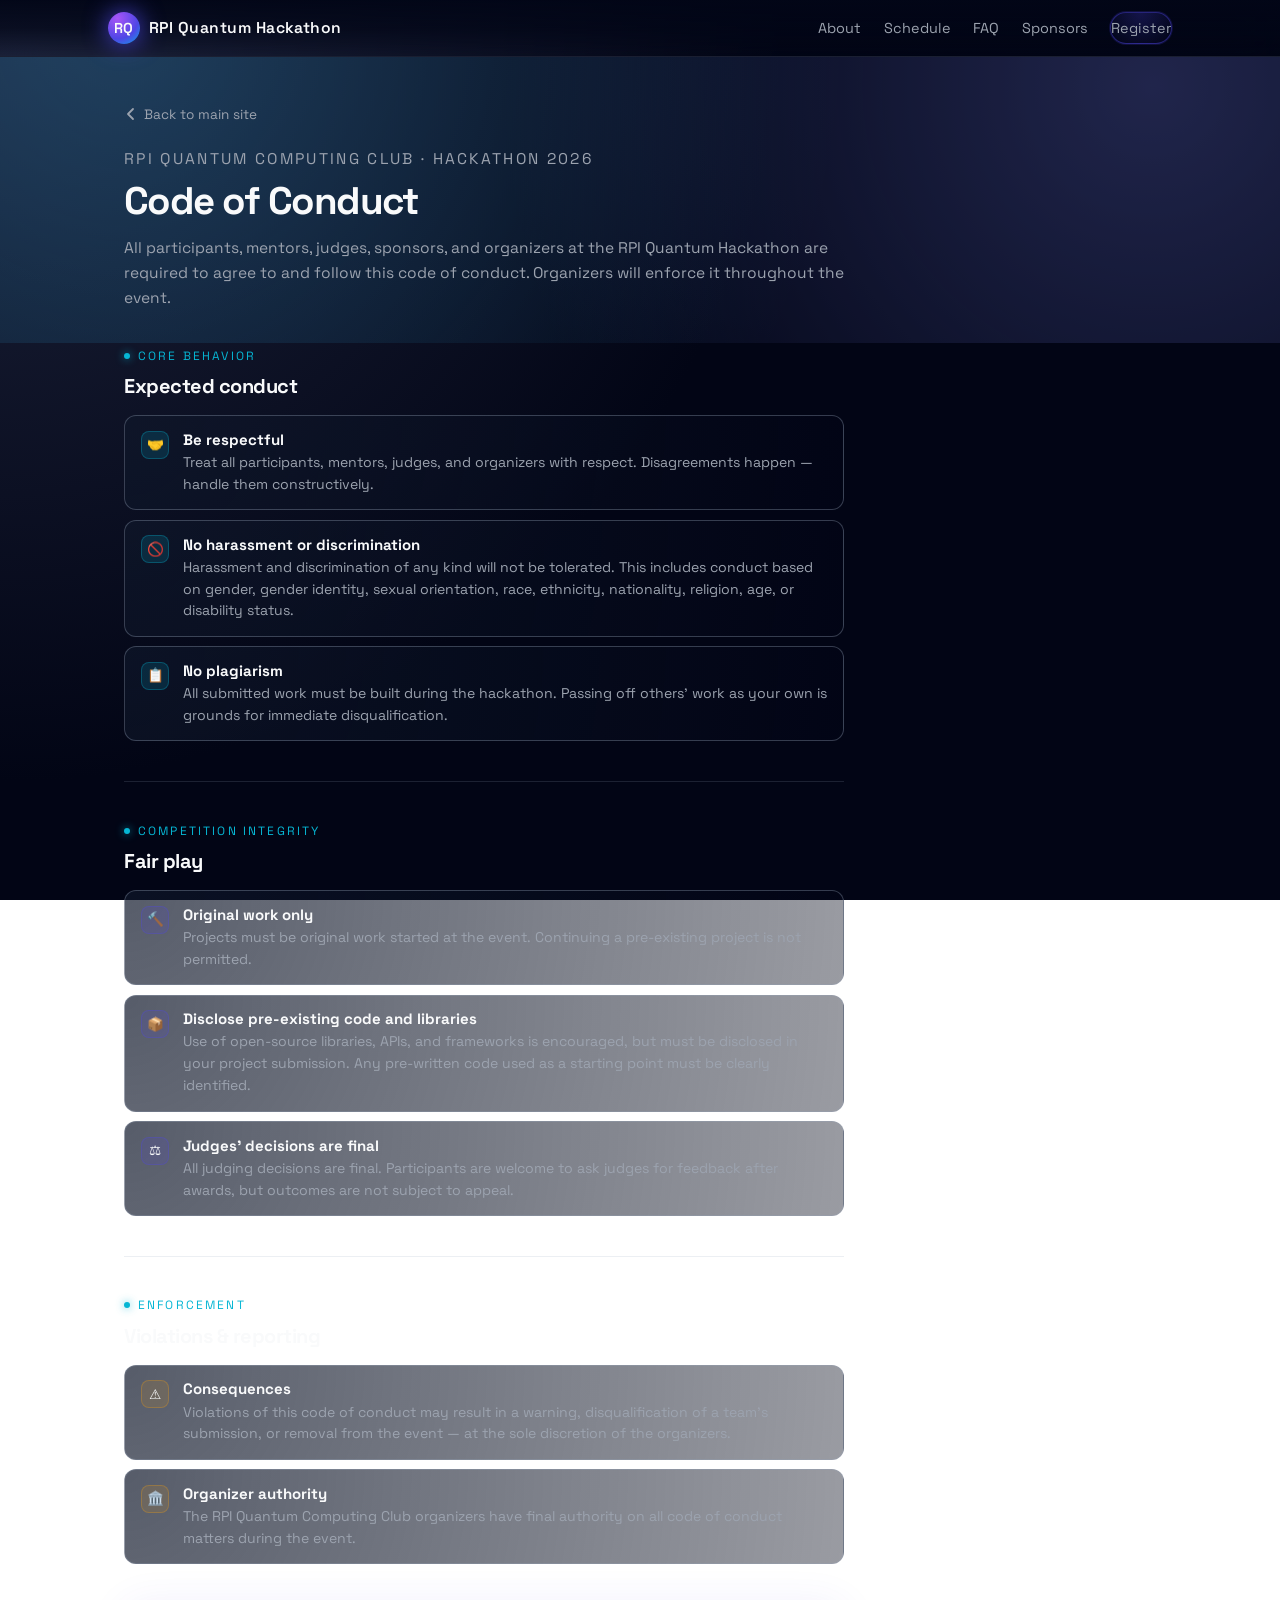
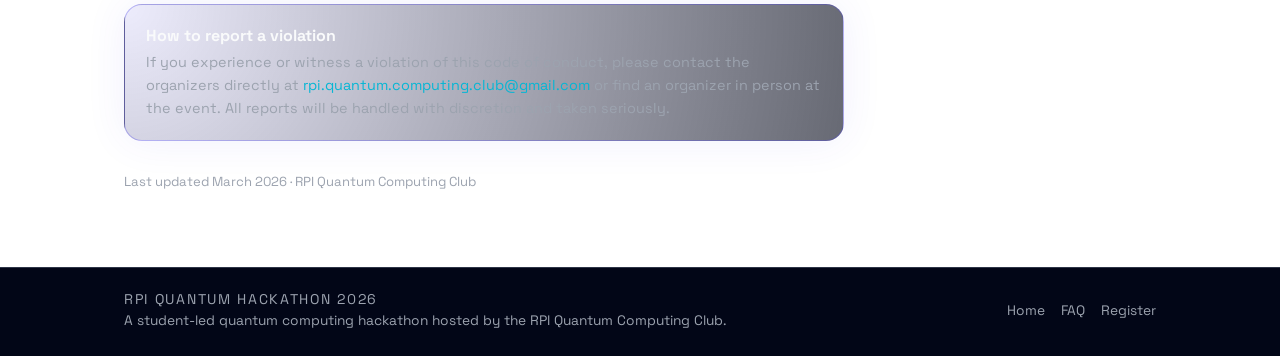
==== code-of-conduct.html @ b93d2ae5 "create github website" ====
<!DOCTYPE html>
<html lang="en">
  <head>
    <meta charset="UTF-8" />
    <meta name="viewport" content="width=device-width, initial-scale=1" />
    <title>Code of Conduct · RPI Quantum Hackathon 2026</title>
    <meta
      name="description"
      content="Code of Conduct for the RPI Quantum Hackathon 2026, hosted by the RPI Quantum Computing Club."
    />
    <link rel="stylesheet" href="styles.css" />
    <link rel="preconnect" href="https://fonts.googleapis.com" />
    <link rel="preconnect" href="https://fonts.gstatic.com" crossorigin />
    <link
      href="https://fonts.googleapis.com/css2?family=Space+Grotesk:wght@400;500;600;700&display=swap"
      rel="stylesheet"
    />
    <style>
      .coc-hero {
        padding: 3rem 0 2rem;
        position: relative;
        overflow: hidden;
      }

      .coc-hero .hero-gradient {
        position: absolute;
        inset: 0;
        background:
          radial-gradient(circle at 10% -10%, rgba(56, 189, 248, 0.35), transparent 60%),
          radial-gradient(circle at 90% 10%, rgba(129, 140, 248, 0.4), transparent 55%);
        opacity: 0.6;
        pointer-events: none;
      }

      .coc-hero-inner {
        position: relative;
        z-index: 1;
        max-width: 720px;
      }

      .coc-hero-inner h1 {
        font-size: clamp(2rem, 3vw, 2.8rem);
        letter-spacing: -0.04em;
        margin: 0.3rem 0 0.7rem;
      }

      .coc-hero-inner p {
        color: var(--text-muted);
        font-size: 0.97rem;
        line-height: 1.6;
        margin: 0;
      }

      .coc-back {
        display: inline-flex;
        align-items: center;
        gap: 0.4rem;
        font-size: 0.85rem;
        color: var(--text-muted);
        margin-bottom: 1.5rem;
        transition: color 0.15s ease;
      }

      .coc-back:hover {
        color: var(--text);
      }

      .coc-back svg {
        width: 14px;
        height: 14px;
      }

      .coc-body {
        padding: 0 0 4rem;
      }

      .coc-content {
        max-width: 720px;
      }

      .coc-section {
        margin-bottom: 2.5rem;
      }

      .coc-section-label {
        display: inline-flex;
        align-items: center;
        gap: 0.5rem;
        font-size: 0.75rem;
        text-transform: uppercase;
        letter-spacing: 0.18em;
        color: var(--accent-2);
        margin-bottom: 0.6rem;
      }

      .coc-section-label .label-dot {
        width: 6px;
        height: 6px;
        border-radius: 50%;
        background: var(--accent-2);
        box-shadow: 0 0 8px rgba(6, 182, 212, 0.8);
      }

      .coc-section h2 {
        font-size: 1.25rem;
        letter-spacing: -0.025em;
        margin: 0 0 1rem;
      }

      .coc-rule {
        display: flex;
        gap: 0.85rem;
        align-items: flex-start;
        padding: 0.85rem 1rem;
        border-radius: 12px;
        border: 1px solid var(--border-subtle);
        background: radial-gradient(circle at top left, rgba(15, 23, 42, 0.7), rgba(2, 6, 23, 0.4));
        margin-bottom: 0.6rem;
        transition: border-color 0.15s ease;
      }

      .coc-rule:hover {
        border-color: rgba(148, 163, 184, 0.55);
      }

      .coc-rule-icon {
        flex-shrink: 0;
        width: 28px;
        height: 28px;
        border-radius: 8px;
        display: flex;
        align-items: center;
        justify-content: center;
        font-size: 0.85rem;
        margin-top: 0.05rem;
      }

      .icon-blue {
        background: rgba(6, 182, 212, 0.15);
        border: 1px solid rgba(6, 182, 212, 0.3);
      }

      .icon-purple {
        background: rgba(79, 70, 229, 0.15);
        border: 1px solid rgba(79, 70, 229, 0.3);
      }

      .icon-amber {
        background: rgba(245, 158, 11, 0.12);
        border: 1px solid rgba(245, 158, 11, 0.28);
      }

      .coc-rule-text {
        flex: 1;
      }

      .coc-rule-text strong {
        display: block;
        font-size: 0.94rem;
        margin-bottom: 0.2rem;
      }

      .coc-rule-text p {
        margin: 0;
        font-size: 0.88rem;
        color: var(--text-muted);
        line-height: 1.55;
      }

      .coc-divider {
        height: 1px;
        background: var(--border-subtle);
        margin: 2.2rem 0;
        opacity: 0.5;
      }

      .coc-report {
        padding: 1.2rem 1.3rem;
        border-radius: var(--card-radius);
        border: 1px solid rgba(79, 70, 229, 0.35);
        background: radial-gradient(circle at top left, rgba(79, 70, 229, 0.1), rgba(2, 6, 23, 0.6));
        box-shadow: 0 0 40px rgba(79, 70, 229, 0.08);
      }

      .coc-report h3 {
        font-size: 1rem;
        margin: 0 0 0.35rem;
      }

      .coc-report p {
        margin: 0;
        font-size: 0.9rem;
        color: var(--text-muted);
        line-height: 1.6;
      }

      .coc-report a {
        color: var(--accent-2);
      }

      .coc-report a:hover {
        text-decoration: underline;
      }

      .coc-meta {
        margin-top: 2rem;
        font-size: 0.82rem;
        color: var(--text-muted);
      }
    </style>
  </head>
  <body>
    <header class="site-header" id="top">
      <div class="container header-inner">
        <div class="logo">
          <span class="logo-mark">RQ</span>
          <span class="logo-text">RPI Quantum Hackathon</span>
        </div>
        <nav class="nav">
          <a href="index.html#about">About</a>
          <a href="index.html#schedule">Schedule</a>
          <a href="index.html#faq">FAQ</a>
          <a href="index.html#sponsors">Sponsors</a>
          <a href="index.html#apply" class="nav-cta">Register</a>
        </nav>
        <button class="nav-toggle" aria-label="Toggle navigation">
          <span></span>
          <span></span>
        </button>
      </div>
    </header>

    <main>
      <section class="coc-hero">
        <div class="hero-gradient"></div>
        <div class="container">
          <div class="coc-hero-inner">
            <a href="index.html" class="coc-back">
              <svg viewBox="0 0 14 14" fill="none" stroke="currentColor" stroke-width="1.8" stroke-linecap="round" stroke-linejoin="round">
                <path d="M9 2L4 7l5 5"/>
              </svg>
              Back to main site
            </a>
            <p class="eyebrow">RPI Quantum Computing Club · Hackathon 2026</p>
            <h1>Code of Conduct</h1>
            <p>
              All participants, mentors, judges, sponsors, and organizers at the
              RPI Quantum Hackathon are required to agree to and follow this
              code of conduct. Organizers will enforce it throughout the event.
            </p>
          </div>
        </div>
      </section>

      <section class="coc-body">
        <div class="container">
          <div class="coc-content">

            <!-- Core Behavior -->
            <div class="coc-section">
              <div class="coc-section-label">
                <span class="label-dot"></span>
                Core Behavior
              </div>
              <h2>Expected conduct</h2>

              <div class="coc-rule">
                <div class="coc-rule-icon icon-blue">🤝</div>
                <div class="coc-rule-text">
                  <strong>Be respectful</strong>
                  <p>Treat all participants, mentors, judges, and organizers with respect. Disagreements happen — handle them constructively.</p>
                </div>
              </div>

              <div class="coc-rule">
                <div class="coc-rule-icon icon-blue">🚫</div>
                <div class="coc-rule-text">
                  <strong>No harassment or discrimination</strong>
                  <p>Harassment and discrimination of any kind will not be tolerated. This includes conduct based on gender, gender identity, sexual orientation, race, ethnicity, nationality, religion, age, or disability status.</p>
                </div>
              </div>

              <div class="coc-rule">
                <div class="coc-rule-icon icon-blue">📋</div>
                <div class="coc-rule-text">
                  <strong>No plagiarism</strong>
                  <p>All submitted work must be built during the hackathon. Passing off others' work as your own is grounds for immediate disqualification.</p>
                </div>
              </div>
            </div>

            <div class="coc-divider"></div>

            <!-- Competition Integrity -->
            <div class="coc-section">
              <div class="coc-section-label">
                <span class="label-dot"></span>
                Competition Integrity
              </div>
              <h2>Fair play</h2>

              <div class="coc-rule">
                <div class="coc-rule-icon icon-purple">🔨</div>
                <div class="coc-rule-text">
                  <strong>Original work only</strong>
                  <p>Projects must be original work started at the event. Continuing a pre-existing project is not permitted.</p>
                </div>
              </div>

              <div class="coc-rule">
                <div class="coc-rule-icon icon-purple">📦</div>
                <div class="coc-rule-text">
                  <strong>Disclose pre-existing code and libraries</strong>
                  <p>Use of open-source libraries, APIs, and frameworks is encouraged, but must be disclosed in your project submission. Any pre-written code used as a starting point must be clearly identified.</p>
                </div>
              </div>

              <div class="coc-rule">
                <div class="coc-rule-icon icon-purple">⚖️</div>
                <div class="coc-rule-text">
                  <strong>Judges' decisions are final</strong>
                  <p>All judging decisions are final. Participants are welcome to ask judges for feedback after awards, but outcomes are not subject to appeal.</p>
                </div>
              </div>
            </div>

            <div class="coc-divider"></div>

            <!-- Enforcement -->
            <div class="coc-section">
              <div class="coc-section-label">
                <span class="label-dot"></span>
                Enforcement
              </div>
              <h2>Violations & reporting</h2>

              <div class="coc-rule">
                <div class="coc-rule-icon icon-amber">⚠️</div>
                <div class="coc-rule-text">
                  <strong>Consequences</strong>
                  <p>Violations of this code of conduct may result in a warning, disqualification of a team's submission, or removal from the event — at the sole discretion of the organizers.</p>
                </div>
              </div>

              <div class="coc-rule">
                <div class="coc-rule-icon icon-amber">🏛️</div>
                <div class="coc-rule-text">
                  <strong>Organizer authority</strong>
                  <p>The RPI Quantum Computing Club organizers have final authority on all code of conduct matters during the event.</p>
                </div>
              </div>
            </div>

            <!-- Report box -->
            <div class="coc-report">
              <h3>How to report a violation</h3>
              <p>
                If you experience or witness a violation of this code of conduct,
                please contact the organizers directly at
                <a href="mailto:rpi.quantum.computing.club@gmail.com">rpi.quantum.computing.club@gmail.com</a>
                or find an organizer in person at the event. All reports will be
                handled with discretion and taken seriously.
              </p>
            </div>

            <p class="coc-meta">Last updated March 2026 · RPI Quantum Computing Club</p>
          </div>
        </div>
      </section>
    </main>

    <footer class="site-footer">
      <div class="container footer-inner">
        <div>
          <p class="footer-title">RPI Quantum Hackathon 2026</p>
          <p class="footer-text">
            A student-led quantum computing hackathon hosted by the RPI Quantum
            Computing Club.
          </p>
        </div>
        <div class="footer-links">
          <a href="index.html">Home</a>
          <a href="index.html#faq">FAQ</a>
          <a href="index.html#apply">Register</a>
        </div>
      </div>
    </footer>

    <script src="script.js"></script>
  </body>
</html>
---- styles.css ----
:root {
  --bg: #020515;
  --bg-alt: #050821;
  --bg-elevated: #090d2b;
  --accent: #4f46e5;
  --accent-soft: rgba(79, 70, 229, 0.18);
  --accent-2: #06b6d4;
  --accent-2-soft: rgba(6, 182, 212, 0.14);
  --text: #f9fafb;
  --text-muted: #9ca3af;
  --border-subtle: rgba(148, 163, 184, 0.35);
  --card-radius: 18px;
  --shadow-soft: 0 24px 80px rgba(15, 23, 42, 0.7);
}

*,
*::before,
*::after {
  box-sizing: border-box;
}

html,
body {
  margin: 0;
  padding: 0;
  height: 100%;
}

body {
  font-family: "Space Grotesk", system-ui, -apple-system, BlinkMacSystemFont,
    "Segoe UI", sans-serif;
  background: radial-gradient(circle at top left, #1d233b 0, #020515 50%)
    fixed;
  color: var(--text);
  -webkit-font-smoothing: antialiased;
}

a {
  color: inherit;
  text-decoration: none;
}

img {
  max-width: 100%;
  display: block;
}

.container {
  width: 100%;
  max-width: 1080px;
  margin: 0 auto;
  padding: 0 1.5rem;
}

.site-header {
  position: sticky;
  top: 0;
  z-index: 40;
  backdrop-filter: blur(20px);
  background: linear-gradient(
    to bottom,
    rgba(2, 6, 23, 0.95),
    rgba(2, 6, 23, 0.7),
    transparent
  );
  border-bottom: 1px solid rgba(148, 163, 184, 0.16);
}

.header-inner {
  display: flex;
  align-items: center;
  justify-content: space-between;
  padding: 0.75rem 0.5rem;
}

.logo {
  display: flex;
  align-items: center;
  gap: 0.55rem;
  font-weight: 600;
  letter-spacing: 0.03em;
}

.logo-mark {
  width: 32px;
  height: 32px;
  border-radius: 999px;
  background: radial-gradient(circle at 30% 20%, #a855f7, #4f46e5 60%, #0ea5e9);
  display: inline-flex;
  align-items: center;
  justify-content: center;
  font-size: 0.9rem;
  box-shadow: 0 0 24px rgba(79, 70, 229, 0.9);
}

.logo-text {
  font-size: 0.98rem;
}

.logo-img {
  height: 50px;
  width: auto;
  display: block;
}

.nav {
  display: flex;
  align-items: center;
  gap: 1.4rem;
  font-size: 0.9rem;
}

.nav a {
  color: var(--text-muted);
  padding: 0.35rem 0;
  position: relative;
  transition: color 0.18s ease;
}

.nav a::after {
  content: "";
  position: absolute;
  left: 0;
  bottom: 0;
  width: 0;
  height: 2px;
  border-radius: 999px;
  background: linear-gradient(to right, var(--accent), var(--accent-2));
  transition: width 0.2s ease;
}

.nav a:hover {
  color: var(--text);
}

.nav a:hover::after {
  width: 100%;
}

.nav-cta {
  padding: 0.45rem 0.9rem;
  border-radius: 999px;
  border: 1px solid rgba(79, 70, 229, 0.45);
  box-shadow: 0 0 0 1px rgba(79, 70, 229, 0.18);
  background: radial-gradient(circle at top, rgba(79, 70, 229, 0.25), transparent);
  color: var(--text);
}

.nav-toggle {
  display: none;
  flex-direction: column;
  justify-content: center;
  gap: 5px;
  width: 34px;
  height: 34px;
  border-radius: 999px;
  border: 1px solid rgba(148, 163, 184, 0.4);
  background: rgba(15, 23, 42, 0.85);
  cursor: pointer;
}

.nav-toggle span {
  display: block;
  width: 16px;
  height: 2px;
  background: var(--text);
  border-radius: 999px;
  margin: 0 auto;
}

.hero {
  position: relative;
  overflow: hidden;
  padding: 3.5rem 0 3rem;
}

.hero-gradient {
  position: absolute;
  inset: 0;
  background:
    radial-gradient(circle at 10% -10%, rgba(56, 189, 248, 0.5), transparent 60%),
    radial-gradient(circle at 90% 10%, rgba(129, 140, 248, 0.55), transparent 55%),
    radial-gradient(circle at 50% 90%, rgba(236, 72, 153, 0.36), transparent 55%);
  opacity: 0.65;
  pointer-events: none;
}

.hero-inner {
  position: relative;
  z-index: 1;
  display: grid;
  grid-template-columns: minmax(0, 1.5fr) minmax(0, 1.2fr);
  gap: 3.25rem;
  align-items: center;
}

.hero-copy h1 {
  font-size: clamp(2.4rem, 3.4vw, 3.1rem);
  letter-spacing: -0.04em;
  margin: 0.3rem 0 0.8rem;
}

.eyebrow {
  font-size: 0.85rem;
  text-transform: uppercase;
  letter-spacing: 0.15em;
  color: var(--accent-2);
}

.hero-subtitle {
  color: var(--text-muted);
  max-width: 36rem;
  font-size: 0.98rem;
  line-height: 1.6;
}

.hero-meta {
  display: grid;
  grid-template-columns: repeat(3, minmax(0, 1fr));
  gap: 1.1rem;
  margin: 1.9rem 0 1.7rem;
}

.hero-meta h3 {
  font-size: 0.9rem;
  text-transform: uppercase;
  letter-spacing: 0.12em;
  margin: 0 0 0.15rem;
  color: var(--text-muted);
}

.hero-meta p {
  margin: 0;
  font-size: 0.96rem;
}

.hero-actions {
  display: flex;
  flex-wrap: wrap;
  gap: 0.75rem;
}

.btn {
  display: inline-flex;
  align-items: center;
  justify-content: center;
  padding: 0.65rem 1.3rem;
  border-radius: 999px;
  font-size: 0.95rem;
  font-weight: 500;
  border: 1px solid transparent;
  cursor: pointer;
  transition:
    transform 0.15s ease,
    box-shadow 0.15s ease,
    background 0.15s ease,
    border-color 0.15s ease;
}

.btn-primary {
  background: radial-gradient(circle at 20% 0%, #a855f7, #4f46e5 55%, #0ea5e9);
  box-shadow: 0 18px 55px rgba(30, 64, 175, 0.8);
  color: #f9fafb;
}

.btn-primary:hover {
  transform: translateY(-1px);
  box-shadow: 0 24px 70px rgba(30, 64, 175, 0.9);
}

.btn-secondary {
  border-color: rgba(148, 163, 184, 0.4);
  background: rgba(15, 23, 42, 0.85);
  color: var(--text-muted);
}

.btn-secondary:hover {
  border-color: rgba(148, 163, 184, 0.7);
  color: var(--text);
}

.hero-visual {
  position: relative;
  display: flex;
  align-items: center;
  justify-content: center;
}

.hero-photo-frame {
  margin: 0;
  max-width: 420px;
  width: 100%;
}

.hero-photo {
  width: 100%;
  border-radius: 18px;
  border: 1px solid rgba(148, 163, 184, 0.5);
  box-shadow: 0 26px 70px rgba(15, 23, 42, 0.9);
  object-fit: cover;
}

.hero-photo-caption {
  margin-top: 0.45rem;
  font-size: 0.78rem;
  color: var(--text-muted);
}

.orbital {
  position: relative;
  width: min(320px, 80vw);
  height: min(320px, 80vw);
  border-radius: 50%;
  background: radial-gradient(circle at 30% 20%, #38bdf8, #0f172a 65%);
  box-shadow: 0 32px 90px rgba(15, 23, 42, 0.9);
  overflow: hidden;
}

.orbital-core {
  position: absolute;
  inset: 24%;
  border-radius: 50%;
  background: radial-gradient(circle at 35% 25%, #e0f2fe, #4f46e5 55%, #020617);
}

.orbital-ring {
  position: absolute;
  inset: 10%;
  border-radius: 50%;
  border: 1px dashed rgba(148, 163, 184, 0.6);
}

.orbital-ring-1 {
  transform: rotateX(65deg) rotateZ(15deg);
}

.orbital-ring-2 {
  transform: rotateX(70deg) rotateZ(80deg);
}

.orbital-ring-3 {
  transform: rotateX(80deg) rotateZ(-40deg);
}

.orbital-particle {
  position: absolute;
  width: 10px;
  height: 10px;
  border-radius: 50%;
  background: #e0f2fe;
  box-shadow: 0 0 22px rgba(96, 165, 250, 0.9);
}

.orbital-particle-1 {
  top: 12%;
  left: 25%;
}

.orbital-particle-2 {
  bottom: 18%;
  right: 20%;
}

.orbital-particle-3 {
  top: 45%;
  right: 8%;
}

.hero-badge {
  position: absolute;
  bottom: 1.1rem;
  left: 50%;
  transform: translateX(-50%);
  padding: 0.5rem 0.85rem;
  background: rgba(15, 23, 42, 0.92);
  border-radius: 999px;
  border: 1px solid rgba(148, 163, 184, 0.7);
  box-shadow: 0 18px 40px rgba(15, 23, 42, 0.9);
  display: inline-flex;
  flex-direction: column;
  align-items: center;
  gap: 0.1rem;
}

.badge-label {
  font-size: 0.72rem;
  text-transform: uppercase;
  letter-spacing: 0.16em;
  color: var(--accent-2);
}

.badge-text {
  font-size: 0.84rem;
}

.section {
  padding: 3.2rem 0;
}

.section-alt {
  background: radial-gradient(circle at top, #020617 0, #020617 30%, #020617);
}

.section-header {
  max-width: 640px;
  margin: 0 auto 2rem;
  text-align: center;
}

.section-header h2 {
  font-size: 1.6rem;
  letter-spacing: -0.03em;
  margin-bottom: 0.4rem;
}

.section-header p {
  margin: 0;
  color: var(--text-muted);
  font-size: 0.97rem;
}

.two-column {
  display: grid;
  grid-template-columns: minmax(0, 1.2fr) minmax(0, 1.1fr);
  gap: 2rem;
  align-items: flex-start;
}

.two-column p {
  color: var(--text-muted);
  font-size: 0.98rem;
  line-height: 1.7;
}

.about-grid {
  display: grid;
  grid-template-columns: repeat(2, minmax(0, 1fr));
  gap: 1rem;
}

.stat-card {
  background: radial-gradient(circle at top left, #111827, rgba(15, 23, 42, 0.6));
  border-radius: var(--card-radius);
  border: 1px solid var(--border-subtle);
  padding: 1rem 1.1rem;
  box-shadow: var(--shadow-soft);
}

.stat-card h3 {
  margin: 0 0 0.25rem;
  font-size: 1.05rem;
}

.stat-card p {
  margin: 0;
  font-size: 0.9rem;
  color: var(--text-muted);
}

.schedule {
  display: grid;
  grid-template-columns: repeat(auto-fit, minmax(260px, 1fr));
  gap: 1.2rem;
}

.schedule-day {
  background: radial-gradient(circle at top, #020617, #020617 75%, #030712);
  border-radius: var(--card-radius);
  border: 1px solid var(--border-subtle);
  padding: 1.15rem 1.2rem;
  box-shadow: var(--shadow-soft);
}

.schedule-day h3 {
  margin: 0 0 0.8rem;
  font-size: 1.02rem;
}

.schedule-day ul {
  list-style: none;
  padding: 0;
  margin: 0;
  display: flex;
  flex-direction: column;
  gap: 0.55rem;
}

.schedule-day li {
  display: grid;
  grid-template-columns: auto minmax(0, 1fr);
  gap: 0.6rem;
  align-items: baseline;
}

.schedule-day .time {
  font-size: 0.82rem;
  text-transform: uppercase;
  letter-spacing: 0.18em;
  color: var(--text-muted);
  white-space: nowrap;
}

.schedule-day .label {
  font-size: 0.94rem;
}

.faq-list {
  display: flex;
  flex-direction: column;
  gap: 0.7rem;
  max-width: 720px;
  margin: 0 auto;
}

.faq-item {
  width: 100%;
  text-align: left;
  border-radius: 14px;
  border: 1px solid var(--border-subtle);
  background: radial-gradient(circle at top left, #020617, #020617 70%, #020617);
  padding: 0.8rem 1rem;
  cursor: pointer;
  color: inherit;
}

.faq-question {
  display: flex;
  align-items: center;
  justify-content: space-between;
  gap: 1.2rem;
}

.faq-question span:first-child {
  font-size: 0.98rem;
}

.faq-icon {
  width: 1.4rem;
  height: 1.4rem;
  border-radius: 999px;
  border: 1px solid rgba(148, 163, 184, 0.6);
  display: inline-flex;
  align-items: center;
  justify-content: center;
  font-size: 0.9rem;
  color: var(--text-muted);
}

.faq-answer {
  max-height: 0;
  overflow: hidden;
  transition: max-height 0.22s ease;
}

.faq-answer p {
  margin: 0.7rem 0 0.1rem;
  color: var(--text-muted);
  font-size: 0.94rem;
  line-height: 1.6;
}

.faq-item[aria-expanded="true"] .faq-answer {
  max-height: 160px;
}

.faq-item[aria-expanded="true"] .faq-icon {
  background: var(--accent-soft);
  border-color: rgba(79, 70, 229, 0.7);
  color: var(--accent-2);
}

.sponsor-grid {
  display: grid;
  grid-template-columns: repeat(3, minmax(0, 1fr));
  gap: 1rem;
}

.sponsor-card {
  border-radius: var(--card-radius);
  border: 1px dashed rgba(148, 163, 184, 0.55);
  background: radial-gradient(circle at top left, rgba(15, 23, 42, 0.9), #020617);
  padding: 1.4rem 1.2rem;
  display: flex;
  align-items: center;
  justify-content: center;
  font-size: 0.9rem;
  color: var(--text-muted);
}

.apply-section {
  border-top: 1px solid rgba(148, 163, 184, 0.3);
  background: radial-gradient(circle at top center, #020617, #020617 80%, #020617);
}

.apply-inner {
  display: grid;
  grid-template-columns: minmax(0, 1.4fr) minmax(0, 1.1fr);
  gap: 2rem;
  align-items: center;
}

.apply-inner p {
  color: var(--text-muted);
  font-size: 0.97rem;
}

.apply-actions {
  display: flex;
  flex-direction: column;
  gap: 0.6rem;
  align-items: flex-start;
}

.btn-wide {
  width: 100%;
}

.btn-ghost {
  border-color: rgba(148, 163, 184, 0.4);
  background: transparent;
  color: var(--text-muted);
}

.btn-ghost:hover {
  border-color: rgba(148, 163, 184, 0.75);
  color: var(--text);
  background: rgba(15, 23, 42, 0.7);
}

.apply-note {
  margin-top: 0.4rem;
  font-size: 0.85rem;
}

.site-footer {
  border-top: 1px solid rgba(148, 163, 184, 0.3);
  padding: 1.4rem 0 1.7rem;
  background: #020617;
}

.footer-inner {
  display: flex;
  align-items: center;
  justify-content: space-between;
  gap: 1.5rem;
}

.footer-title {
  margin: 0 0 0.2rem;
  font-size: 0.88rem;
  text-transform: uppercase;
  letter-spacing: 0.12em;
  color: var(--text-muted);
}

.footer-text {
  margin: 0;
  color: var(--text-muted);
  font-size: 0.86rem;
}

.footer-text a {
  color: var(--accent-2);
}

.footer-links {
  display: flex;
  gap: 1rem;
  font-size: 0.86rem;
  color: var(--text-muted);
}

.footer-links a:hover {
  color: var(--text);
}

@media (max-width: 880px) {
  .hero-inner {
    grid-template-columns: minmax(0, 1fr);
    gap: 2.5rem;
  }

  .hero-visual {
    order: -1;
  }

  .two-column,
  .schedule,
  .sponsor-grid,
  .apply-inner {
    grid-template-columns: minmax(0, 1fr);
  }
}

@media (max-width: 720px) {
  .nav {
    position: fixed;
    inset: 58px 1.25rem auto;
    padding: 0.75rem 1rem;
    border-radius: 16px;
    border: 1px solid rgba(148, 163, 184, 0.4);
    background: rgba(15, 23, 42, 0.99);
    display: none;
    flex-direction: column;
    gap: 0.5rem;
    box-shadow: var(--shadow-soft);
  }

  .nav.is-open {
    display: flex;
  }

  .nav-toggle {
    display: flex;
  }

  .hero {
    padding-top: 2.3rem;
  }

  .hero-meta {
    grid-template-columns: repeat(2, minmax(0, 1fr));
  }

  .footer-inner {
    flex-direction: column;
    align-items: flex-start;
  }
}

@media (max-width: 520px) {
  .hero-meta {
    grid-template-columns: minmax(0, 1fr);
  }

  .hero-actions {
    flex-direction: column;
    align-items: stretch;
  }

  .btn {
    width: 100%;
    justify-content: center;
  }
}
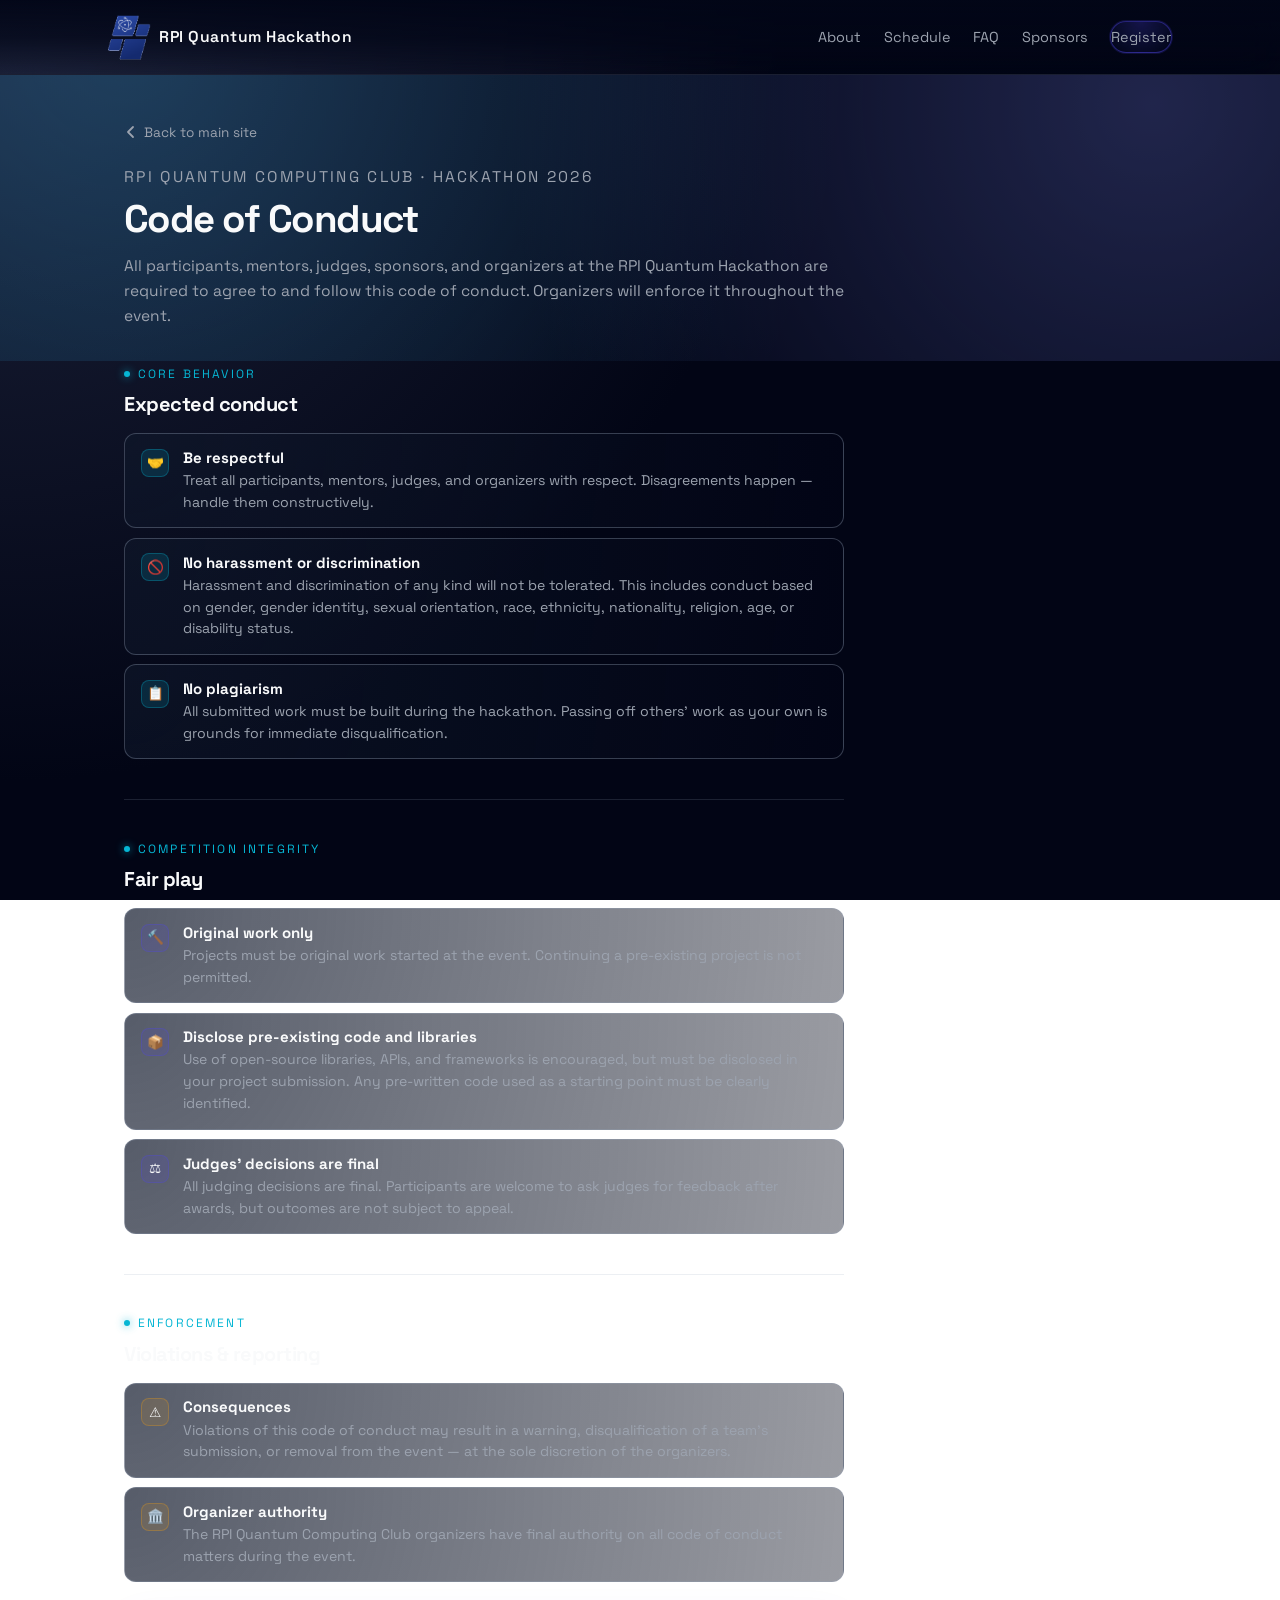
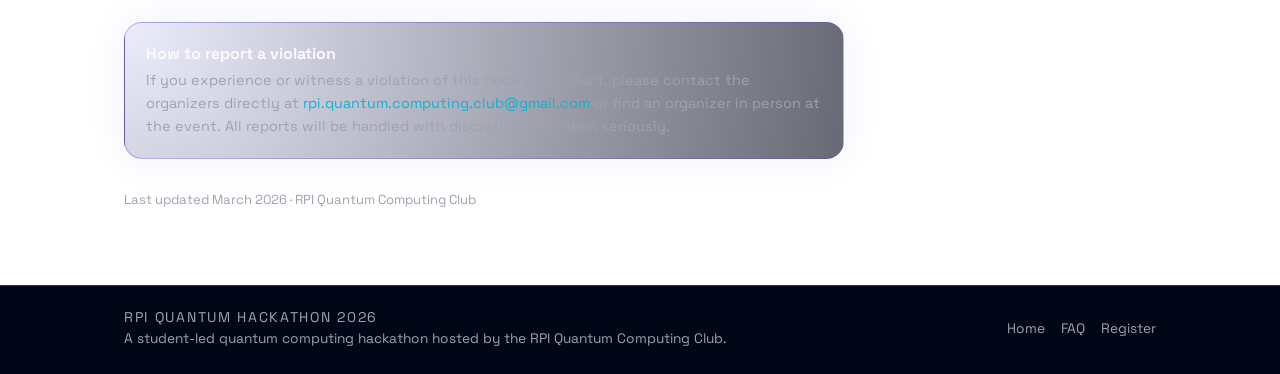
==== commit c7907d35: "minor fixes update logo and readme" ====
--- a/code-of-conduct.html
+++ b/code-of-conduct.html
@@ -213,7 +213,7 @@
     <header class="site-header" id="top">
       <div class="container header-inner">
         <div class="logo">
-          <span class="logo-mark">RQ</span>
+          <img src="images/logo.png" alt="RPI Quantum Hackathon logo" class="logo-img" />
           <span class="logo-text">RPI Quantum Hackathon</span>
         </div>
         <nav class="nav">
